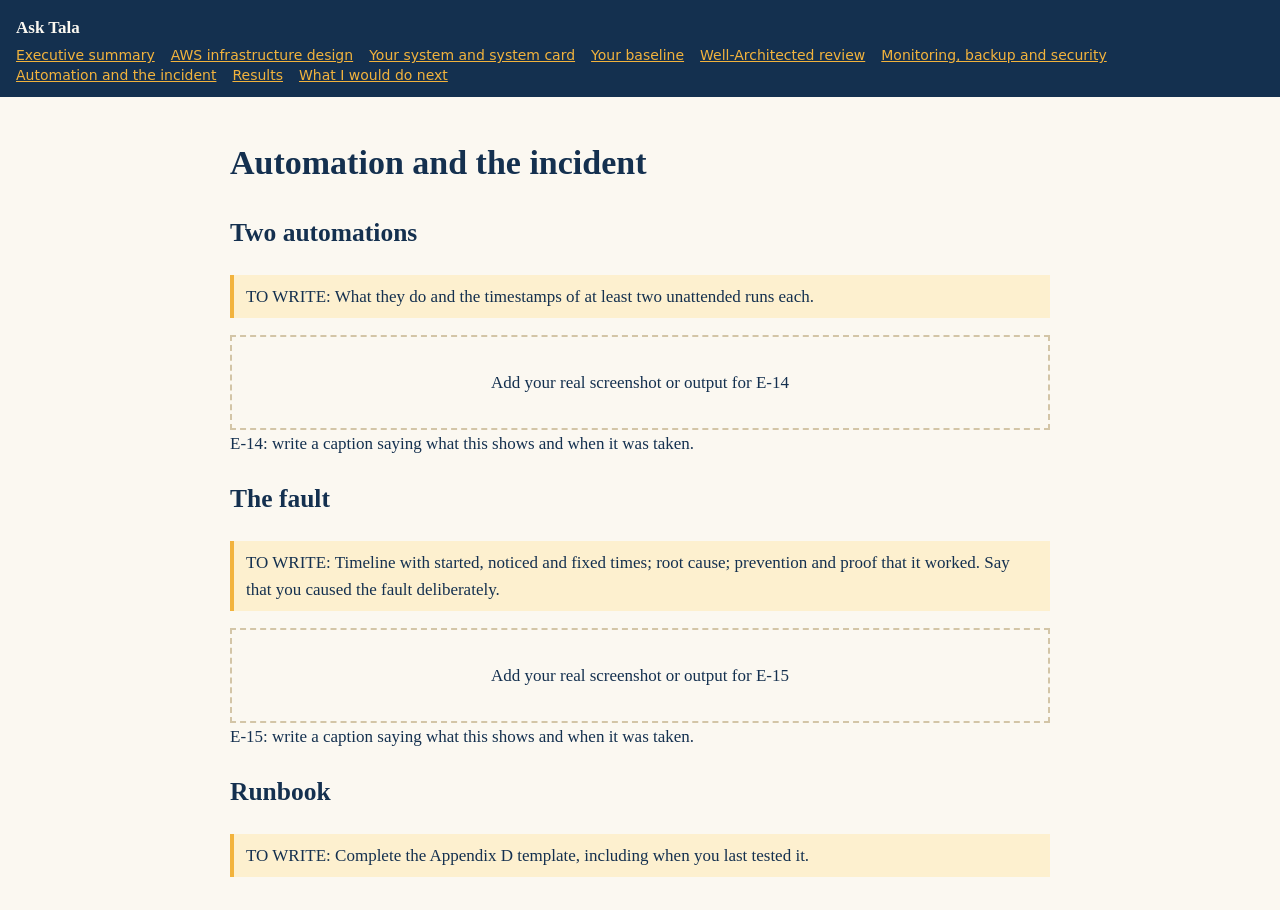
==== site/automation-incident.html @ 5b466d4b "Initial Ask Tala kit Co-Authored-By: Claude Opus 5.5 <noreply@anthropic.com>  Claude-Session: https:" ====
<!doctype html><html lang="en"><head><meta charset="utf-8"><meta name="viewport" content="width=device-width, initial-scale=1"><title>Automation and the incident | Ask Tala</title><link rel="stylesheet" href="style.css"></head><body><header><strong>Ask Tala</strong><nav><a href="index.html">Executive summary</a><a href="infrastructure.html">AWS infrastructure design</a><a href="system.html">Your system and system card</a><a href="baseline.html">Your baseline</a><a href="well-architected.html">Well-Architected review</a><a href="operations.html">Monitoring, backup and security</a><a href="automation-incident.html">Automation and the incident</a><a href="results.html">Results</a><a href="next.html">What I would do next</a></nav></header><main><h1>Automation and the incident</h1><section><h2>Two automations</h2><p class="todo">TO WRITE: What they do and the timestamps of at least two unattended runs each.</p><figure class="slot"><div>Add your real screenshot or output for E-14</div><figcaption>E-14: write a caption saying what this shows and when it was taken.</figcaption></figure></section><section><h2>The fault</h2><p class="todo">TO WRITE: Timeline with started, noticed and fixed times; root cause; prevention and proof that it worked. Say that you caused the fault deliberately.</p><figure class="slot"><div>Add your real screenshot or output for E-15</div><figcaption>E-15: write a caption saying what this shows and when it was taken.</figcaption></figure></section><section><h2>Runbook</h2><p class="todo">TO WRITE: Complete the Appendix D template, including when you last tested it.</p></section></main></body></html>
---- site/style.css ----
body{margin:0;font:17px/1.6 Georgia,serif;color:#14304f;background:#fbf8f1}header{background:#14304f;color:#fbf8f1;padding:14px 16px}nav{display:flex;flex-wrap:wrap;gap:4px 16px;margin-top:6px;font:14px system-ui,sans-serif}nav a{color:#f2b33d}main{max-width:820px;margin:0 auto;padding:16px}img{max-width:100%;height:auto}.todo{background:#fdf0cf;border-left:4px solid #f2b33d;padding:8px 12px}.slot{margin:16px 0}.slot div{border:2px dashed #d3c5a7;padding:32px 12px;text-align:center}table{border-collapse:collapse;width:100%}td,th{border:1px solid #d3c5a7;padding:6px}
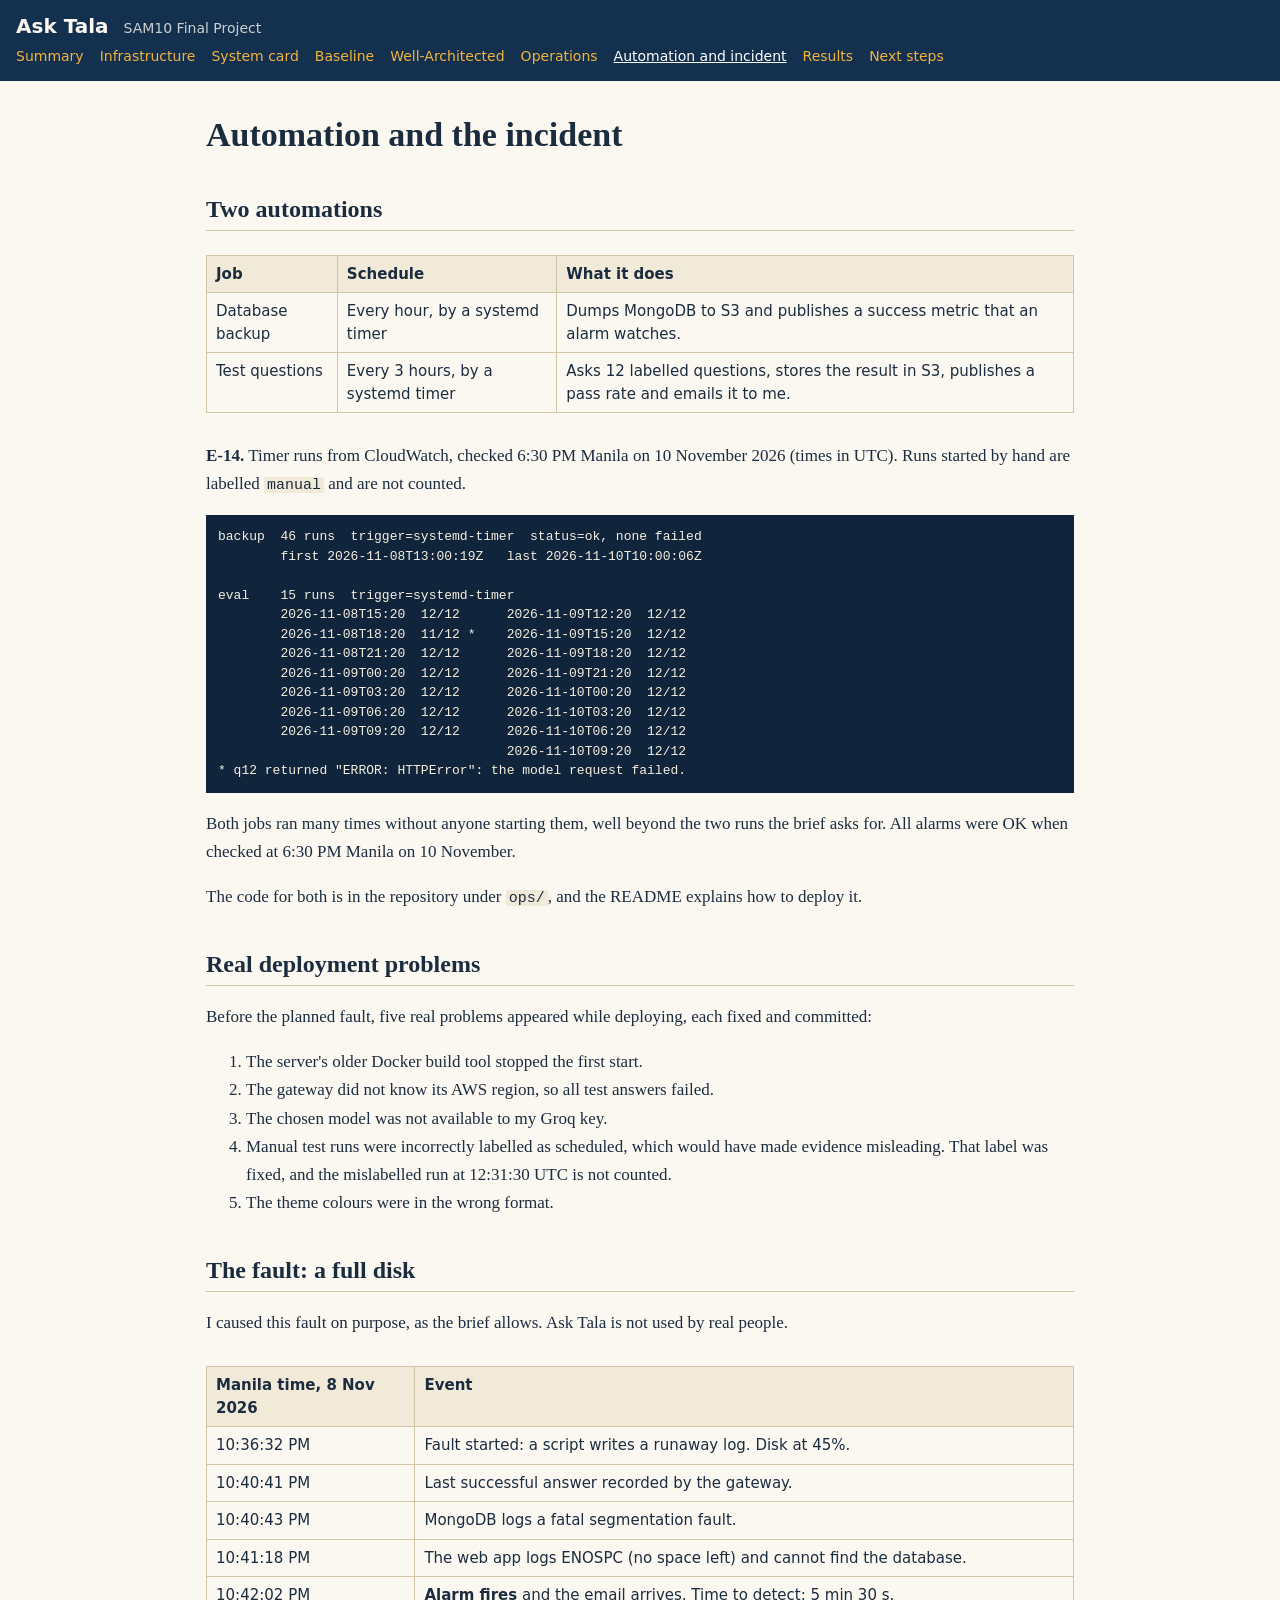
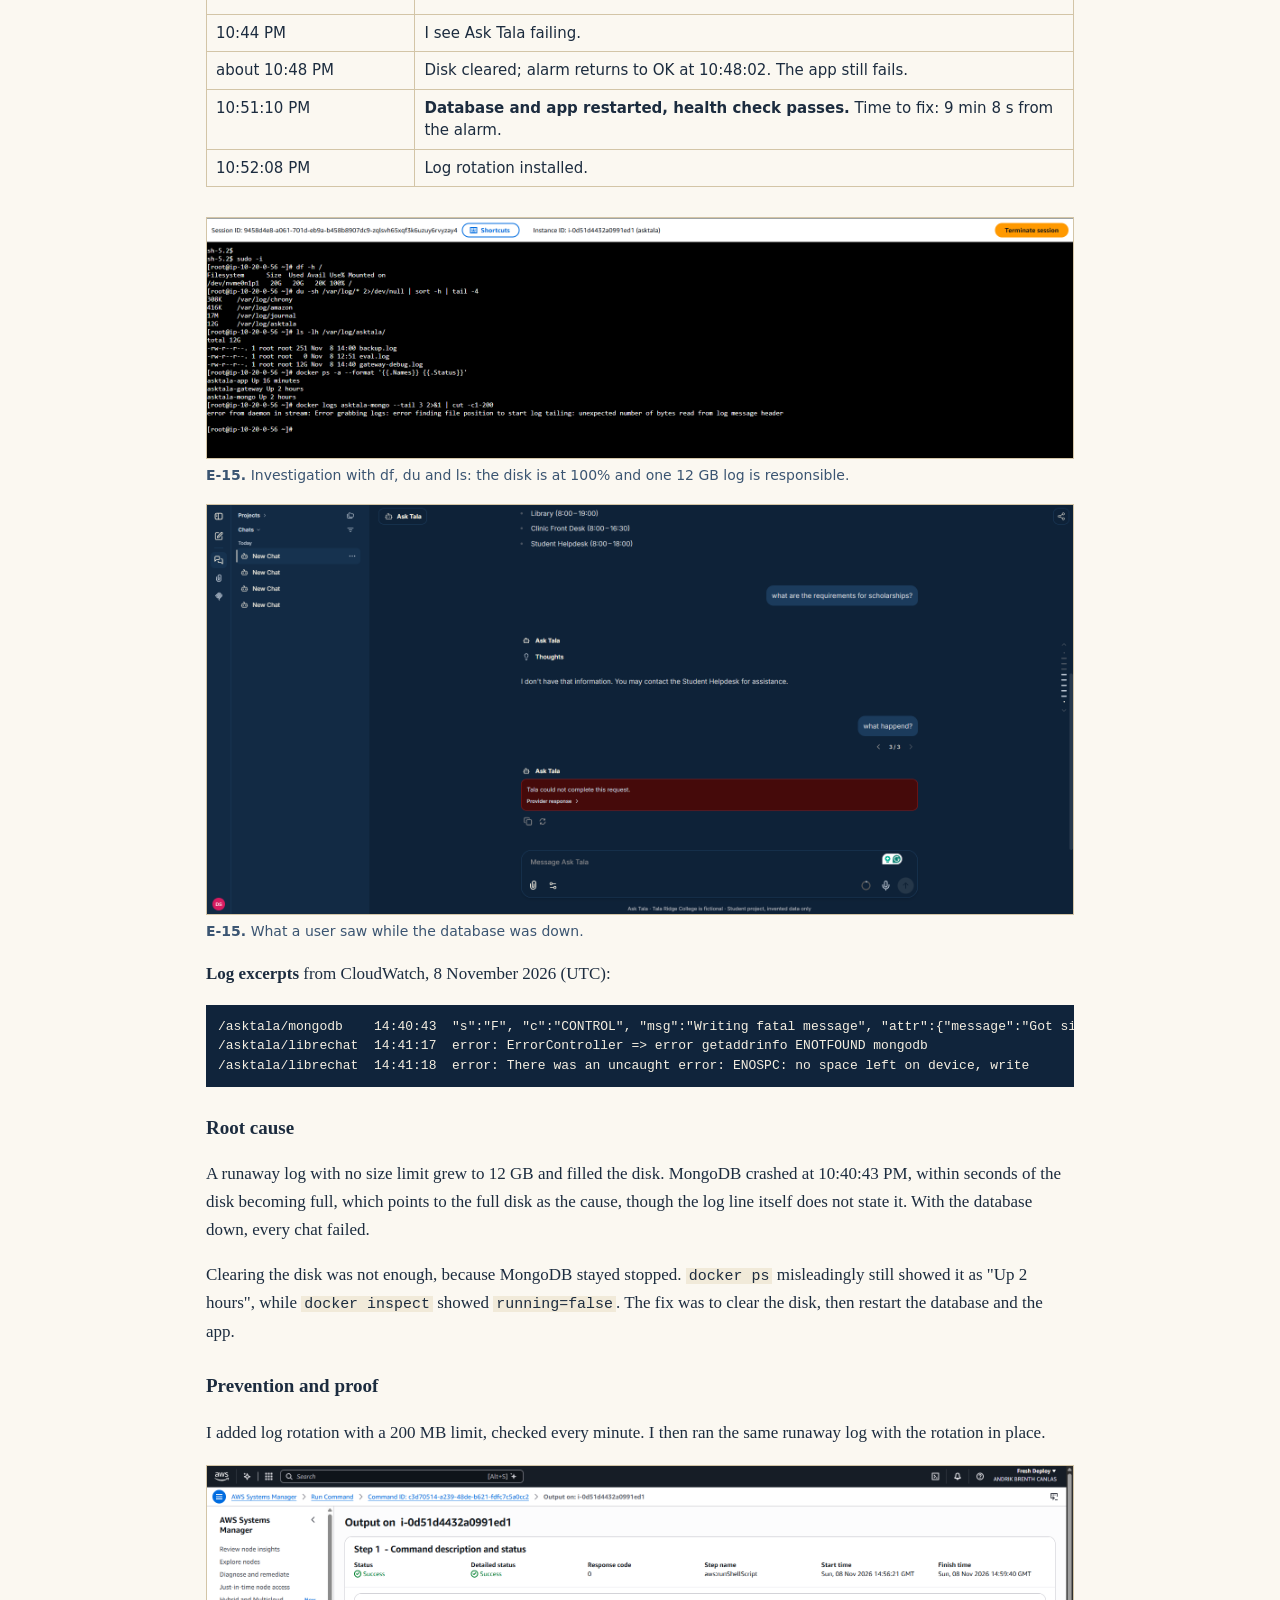
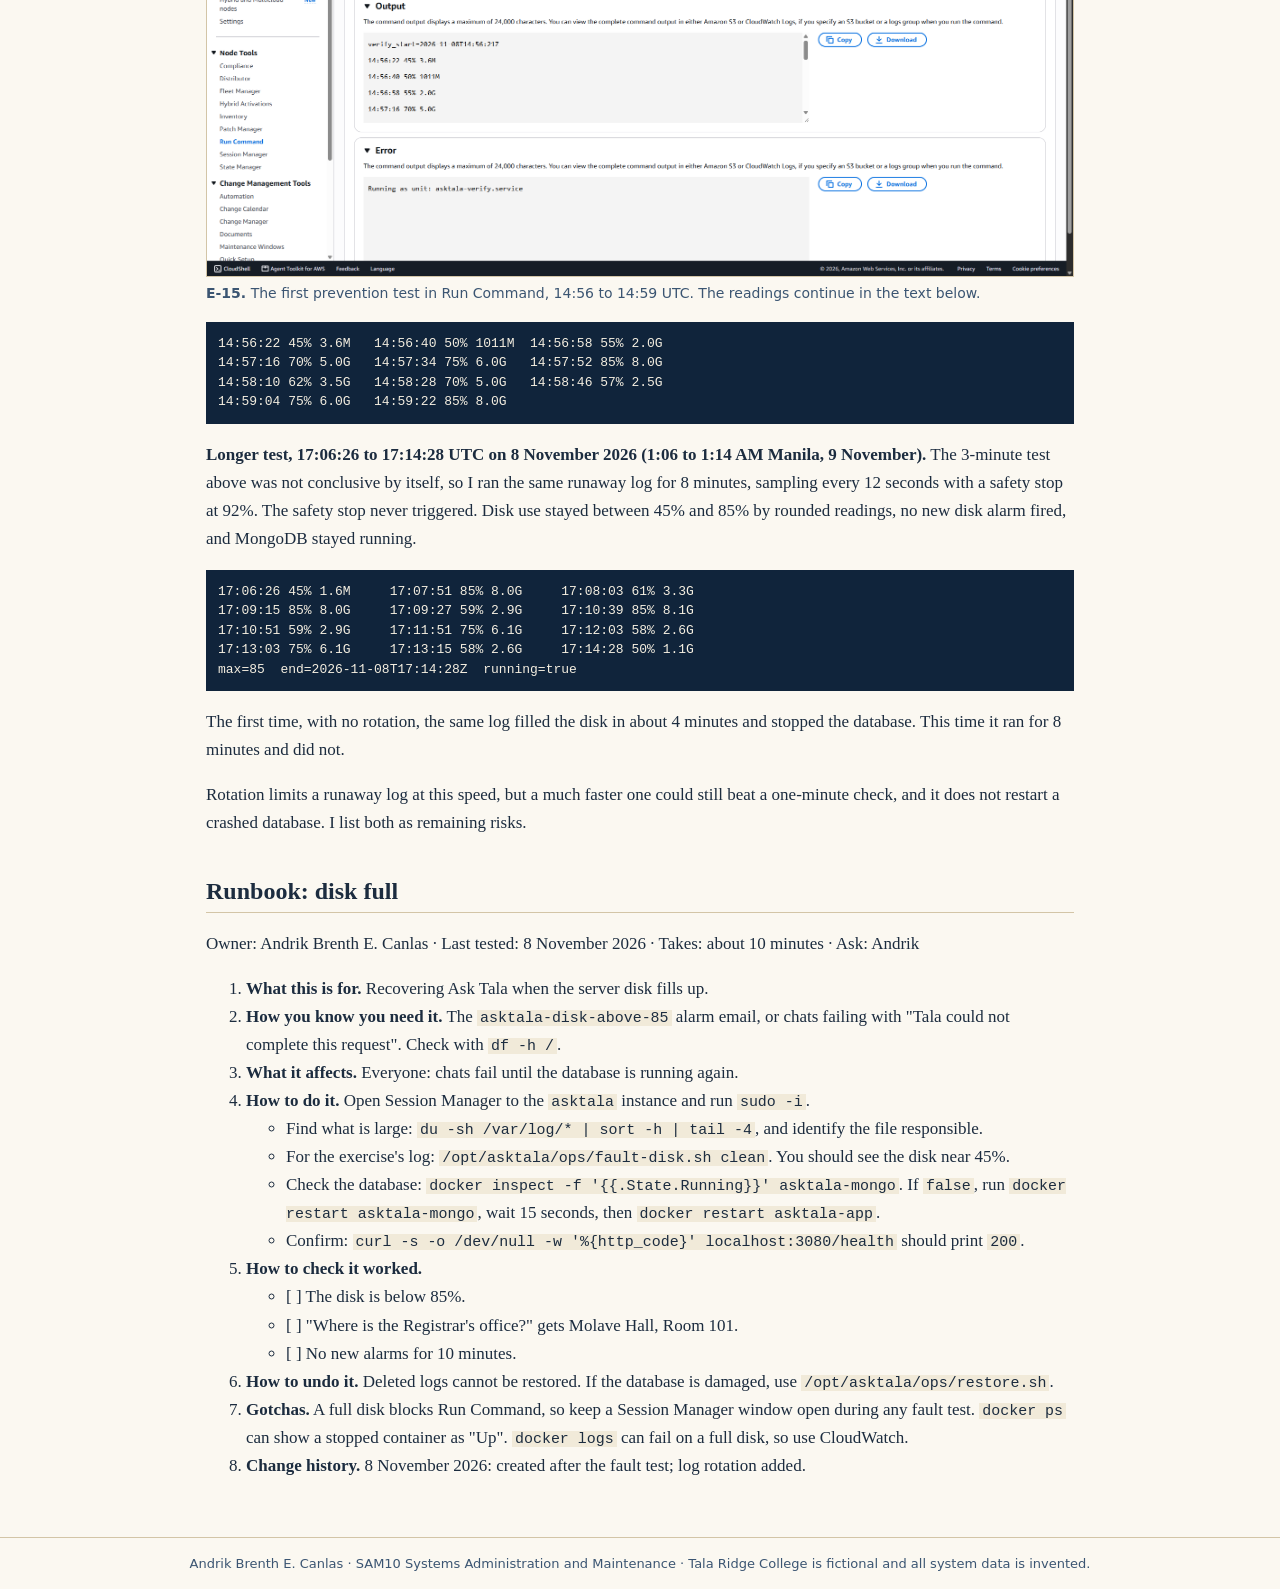
==== commit 94561a06: "Add project website content, evidence and timer results" ====
--- a/site/automation-incident.html
+++ b/site/automation-incident.html
@@ -1 +1,80 @@
-<!doctype html><html lang="en"><head><meta charset="utf-8"><meta name="viewport" content="width=device-width, initial-scale=1"><title>Automation and the incident | Ask Tala</title><link rel="stylesheet" href="style.css"></head><body><header><strong>Ask Tala</strong><nav><a href="index.html">Executive summary</a><a href="infrastructure.html">AWS infrastructure design</a><a href="system.html">Your system and system card</a><a href="baseline.html">Your baseline</a><a href="well-architected.html">Well-Architected review</a><a href="operations.html">Monitoring, backup and security</a><a href="automation-incident.html">Automation and the incident</a><a href="results.html">Results</a><a href="next.html">What I would do next</a></nav></header><main><h1>Automation and the incident</h1><section><h2>Two automations</h2><p class="todo">TO WRITE: What they do and the timestamps of at least two unattended runs each.</p><figure class="slot"><div>Add your real screenshot or output for E-14</div><figcaption>E-14: write a caption saying what this shows and when it was taken.</figcaption></figure></section><section><h2>The fault</h2><p class="todo">TO WRITE: Timeline with started, noticed and fixed times; root cause; prevention and proof that it worked. Say that you caused the fault deliberately.</p><figure class="slot"><div>Add your real screenshot or output for E-15</div><figcaption>E-15: write a caption saying what this shows and when it was taken.</figcaption></figure></section><section><h2>Runbook</h2><p class="todo">TO WRITE: Complete the Appendix D template, including when you last tested it.</p></section></main></body></html>
+<!doctype html>
+<html lang="en"><head><meta charset="utf-8"><meta name="viewport" content="width=device-width, initial-scale=1">
+<title>Automation and the incident | Ask Tala</title><link rel="stylesheet" href="style.css"></head>
+<body><header><div class="brand">Ask Tala <span>SAM10 Final Project</span></div><nav><a href="index.html">Summary</a><a href="infrastructure.html">Infrastructure</a><a href="system.html">System card</a><a href="baseline.html">Baseline</a><a href="well-architected.html">Well-Architected</a><a href="operations.html">Operations</a><a href="automation-incident.html" aria-current=page>Automation and incident</a><a href="results.html">Results</a><a href="next.html">Next steps</a></nav></header>
+<main><h1>Automation and the incident</h1>
+<h2>Two automations</h2>
+<div class="scroll"><table><thead><tr><th>Job</th><th>Schedule</th><th>What it does</th></tr></thead><tbody><tr><td>Database backup</td><td>Every hour, by a systemd timer</td><td>Dumps MongoDB to S3 and publishes a success metric that an alarm watches.</td></tr><tr><td>Test questions</td><td>Every 3 hours, by a systemd timer</td><td>Asks 12 labelled questions, stores the result in S3, publishes a pass rate and emails it to me.</td></tr></tbody></table></div>
+<p><strong>E-14.</strong> Timer runs from CloudWatch, checked 6:30 PM Manila on 10 November 2026 (times in UTC). Runs started by hand are labelled <code>manual</code> and are not counted.</p>
+<pre>backup  46 runs  trigger=systemd-timer  status=ok, none failed
+        first 2026-11-08T13:00:19Z   last 2026-11-10T10:00:06Z
+
+eval    15 runs  trigger=systemd-timer
+        2026-11-08T15:20  12/12      2026-11-09T12:20  12/12
+        2026-11-08T18:20  11/12 *    2026-11-09T15:20  12/12
+        2026-11-08T21:20  12/12      2026-11-09T18:20  12/12
+        2026-11-09T00:20  12/12      2026-11-09T21:20  12/12
+        2026-11-09T03:20  12/12      2026-11-10T00:20  12/12
+        2026-11-09T06:20  12/12      2026-11-10T03:20  12/12
+        2026-11-09T09:20  12/12      2026-11-10T06:20  12/12
+                                     2026-11-10T09:20  12/12
+* q12 returned &quot;ERROR: HTTPError&quot;: the model request failed.</pre>
+<p>Both jobs ran many times without anyone starting them, well beyond the two runs the brief asks for. All alarms were OK when checked at 6:30 PM Manila on 10 November.</p>
+<p>The code for both is in the repository under <code>ops/</code>, and the README explains how to deploy it.</p>
+<h2>Real deployment problems</h2>
+<p>Before the planned fault, five real problems appeared while deploying, each fixed and committed:</p>
+<ol>
+<li>The server's older Docker build tool stopped the first start.</li>
+<li>The gateway did not know its AWS region, so all test answers failed.</li>
+<li>The chosen model was not available to my Groq key.</li>
+<li>Manual test runs were incorrectly labelled as scheduled, which would have made evidence misleading. That label was fixed, and the mislabelled run at 12:31:30 UTC is not counted.</li>
+<li>The theme colours were in the wrong format.</li>
+</ol>
+<h2>The fault: a full disk</h2>
+<p>I caused this fault on purpose, as the brief allows. Ask Tala is not used by real people.</p>
+<div class="scroll"><table><thead><tr><th>Manila time, 8 Nov 2026</th><th>Event</th></tr></thead><tbody><tr><td>10:36:32 PM</td><td>Fault started: a script writes a runaway log. Disk at 45%.</td></tr><tr><td>10:40:41 PM</td><td>Last successful answer recorded by the gateway.</td></tr><tr><td>10:40:43 PM</td><td>MongoDB logs a fatal segmentation fault.</td></tr><tr><td>10:41:18 PM</td><td>The web app logs ENOSPC (no space left) and cannot find the database.</td></tr><tr><td>10:42:02 PM</td><td><strong>Alarm fires</strong> and the email arrives. Time to detect: 5 min 30 s.</td></tr><tr><td>10:44 PM</td><td>I see Ask Tala failing.</td></tr><tr><td>about 10:48 PM</td><td>Disk cleared; alarm returns to OK at 10:48:02. The app still fails.</td></tr><tr><td>10:51:10 PM</td><td><strong>Database and app restarted, health check passes.</strong> Time to fix: 9 min 8 s from the alarm.</td></tr><tr><td>10:52:08 PM</td><td>Log rotation installed.</td></tr></tbody></table></div>
+<figure><a href="evidence/e15-disk-investigation.png"><img src="evidence/e15-disk-investigation.png" loading="lazy" alt="Investigation with df, du and ls: the disk is at 100% and one 12 GB log is responsible."></a><figcaption><strong>E-15.</strong> Investigation with df, du and ls: the disk is at 100% and one 12 GB log is responsible.</figcaption></figure>
+<figure><a href="evidence/e15-chat-failure.png"><img src="evidence/e15-chat-failure.png" loading="lazy" alt="What a user saw while the database was down."></a><figcaption><strong>E-15.</strong> What a user saw while the database was down.</figcaption></figure>
+<p><strong>Log excerpts</strong> from CloudWatch, 8 November 2026 (UTC):</p>
+<pre>/asktala/mongodb    14:40:43  &quot;s&quot;:&quot;F&quot;, &quot;c&quot;:&quot;CONTROL&quot;, &quot;msg&quot;:&quot;Writing fatal message&quot;, &quot;attr&quot;:{&quot;message&quot;:&quot;Got signal: 11 (Segmentation fault).&quot;}
+/asktala/librechat  14:41:17  error: ErrorController =&gt; error getaddrinfo ENOTFOUND mongodb
+/asktala/librechat  14:41:18  error: There was an uncaught error: ENOSPC: no space left on device, write</pre>
+<h3>Root cause</h3>
+<p>A runaway log with no size limit grew to 12 GB and filled the disk. MongoDB crashed at 10:40:43 PM, within seconds of the disk becoming full, which points to the full disk as the cause, though the log line itself does not state it. With the database down, every chat failed.</p>
+<p>Clearing the disk was not enough, because MongoDB stayed stopped. <code>docker ps</code> misleadingly still showed it as "Up 2 hours", while <code>docker inspect</code> showed <code>running=false</code>. The fix was to clear the disk, then restart the database and the app.</p>
+<h3>Prevention and proof</h3>
+<p>I added log rotation with a 200 MB limit, checked every minute. I then ran the same runaway log with the rotation in place.</p>
+<figure><a href="evidence/e15-prevention-run-command.png"><img src="evidence/e15-prevention-run-command.png" loading="lazy" alt="The first prevention test in Run Command, 14:56 to 14:59 UTC. The readings continue in the text below."></a><figcaption><strong>E-15.</strong> The first prevention test in Run Command, 14:56 to 14:59 UTC. The readings continue in the text below.</figcaption></figure>
+<pre>14:56:22 45% 3.6M   14:56:40 50% 1011M  14:56:58 55% 2.0G
+14:57:16 70% 5.0G   14:57:34 75% 6.0G   14:57:52 85% 8.0G
+14:58:10 62% 3.5G   14:58:28 70% 5.0G   14:58:46 57% 2.5G
+14:59:04 75% 6.0G   14:59:22 85% 8.0G</pre>
+<p><strong>Longer test, 17:06:26 to 17:14:28 UTC on 8 November 2026 (1:06 to 1:14 AM Manila, 9 November).</strong> The 3-minute test above was not conclusive by itself, so I ran the same runaway log for 8 minutes, sampling every 12 seconds with a safety stop at 92%. The safety stop never triggered. Disk use stayed between 45% and 85% by rounded readings, no new disk alarm fired, and MongoDB stayed running.</p>
+<pre>17:06:26 45% 1.6M     17:07:51 85% 8.0G     17:08:03 61% 3.3G
+17:09:15 85% 8.0G     17:09:27 59% 2.9G     17:10:39 85% 8.1G
+17:10:51 59% 2.9G     17:11:51 75% 6.1G     17:12:03 58% 2.6G
+17:13:03 75% 6.1G     17:13:15 58% 2.6G     17:14:28 50% 1.1G
+max=85  end=2026-11-08T17:14:28Z  running=true</pre>
+<p>The first time, with no rotation, the same log filled the disk in about 4 minutes and stopped the database. This time it ran for 8 minutes and did not.</p>
+<p>Rotation limits a runaway log at this speed, but a much faster one could still beat a one-minute check, and it does not restart a crashed database. I list both as remaining risks.</p>
+<h2>Runbook: disk full</h2>
+<p>Owner: Andrik Brenth E. Canlas · Last tested: 8 November 2026 · Takes: about 10 minutes · Ask: Andrik</p>
+<ol>
+<li><strong>What this is for.</strong> Recovering Ask Tala when the server disk fills up.</li>
+<li><strong>How you know you need it.</strong> The <code>asktala-disk-above-85</code> alarm email, or chats failing with "Tala could not complete this request". Check with <code>df -h /</code>.</li>
+<li><strong>What it affects.</strong> Everyone: chats fail until the database is running again.</li>
+<li><strong>How to do it.</strong> Open Session Manager to the <code>asktala</code> instance and run <code>sudo -i</code>.
+<ul>
+<li>Find what is large: <code>du -sh /var/log/* | sort -h | tail -4</code>, and identify the file responsible.</li>
+<li>For the exercise's log: <code>/opt/asktala/ops/fault-disk.sh clean</code>. You should see the disk near 45%.</li>
+<li>Check the database: <code>docker inspect -f '{{.State.Running}}' asktala-mongo</code>. If <code>false</code>, run <code>docker restart asktala-mongo</code>, wait 15 seconds, then <code>docker restart asktala-app</code>.</li>
+<li>Confirm: <code>curl -s -o /dev/null -w '%{http_code}' localhost:3080/health</code> should print <code>200</code>.</li>
+</ul></li>
+<li><strong>How to check it worked.</strong>
+<ul><li>[ ] The disk is below 85%.</li><li>[ ] "Where is the Registrar's office?" gets Molave Hall, Room 101.</li><li>[ ] No new alarms for 10 minutes.</li></ul></li>
+<li><strong>How to undo it.</strong> Deleted logs cannot be restored. If the database is damaged, use <code>/opt/asktala/ops/restore.sh</code>.</li>
+<li><strong>Gotchas.</strong> A full disk blocks Run Command, so keep a Session Manager window open during any fault test. <code>docker ps</code> can show a stopped container as "Up". <code>docker logs</code> can fail on a full disk, so use CloudWatch.</li>
+<li><strong>Change history.</strong> 8 November 2026: created after the fault test; log rotation added.</li>
+</ol>
+</main>
+<footer>Andrik Brenth E. Canlas · SAM10 Systems Administration and Maintenance · Tala Ridge College is fictional and all system data is invented.</footer></body></html>
--- a/site/style.css
+++ b/site/style.css
@@ -1 +1,26 @@
-body{margin:0;font:17px/1.6 Georgia,serif;color:#14304f;background:#fbf8f1}header{background:#14304f;color:#fbf8f1;padding:14px 16px}nav{display:flex;flex-wrap:wrap;gap:4px 16px;margin-top:6px;font:14px system-ui,sans-serif}nav a{color:#f2b33d}main{max-width:820px;margin:0 auto;padding:16px}img{max-width:100%;height:auto}.todo{background:#fdf0cf;border-left:4px solid #f2b33d;padding:8px 12px}.slot{margin:16px 0}.slot div{border:2px dashed #d3c5a7;padding:32px 12px;text-align:center}table{border-collapse:collapse;width:100%}td,th{border:1px solid #d3c5a7;padding:6px}
+:root{--navy:#14304f;--amber:#f2b33d;--paper:#fbf8f1;--line:#d3c5a7;--ink:#1c2c3f;--soft:#f1ead9}
+*{box-sizing:border-box}
+body{margin:0;background:var(--paper);color:var(--ink);font:17px/1.65 Georgia,'Times New Roman',serif}
+header{background:var(--navy);color:var(--paper);padding:14px 16px}
+.brand{font:700 20px/1.2 system-ui,sans-serif}
+.brand span{font-weight:400;font-size:14px;opacity:.8;margin-left:8px}
+nav{display:flex;flex-wrap:wrap;gap:4px 16px;margin-top:8px;font:14px/1.5 system-ui,sans-serif}
+nav a{color:var(--amber);text-decoration:none}
+nav a[aria-current]{color:#fff;text-decoration:underline}
+main{max-width:900px;margin:0 auto;padding:20px 16px 40px}
+h1{font-size:34px;line-height:1.2;margin:.4em 0 .6em}
+h2{font-size:24px;line-height:1.3;margin:1.6em 0 .5em;border-bottom:1px solid var(--line);padding-bottom:.2em}
+h3{font-size:19px;margin:1.3em 0 .4em}
+.lead{font-size:20px}
+a{color:#0b5a8f}
+img{max-width:100%;height:auto;display:block;border:1px solid var(--line)}
+figure{margin:18px 0}
+figcaption{font:14px/1.5 system-ui,sans-serif;margin-top:6px;color:#3b5572}
+.scroll{overflow-x:auto}
+table{border-collapse:collapse;width:100%;margin:12px 0;font:15px/1.5 system-ui,sans-serif}
+th,td{border:1px solid var(--line);padding:7px 9px;text-align:left;vertical-align:top}
+th{background:var(--soft)}
+pre{background:#10243b;color:#f5efe1;padding:12px;overflow-x:auto;font:13px/1.5 Consolas,Menlo,monospace}
+code{background:var(--soft);padding:0 3px;font:.88em Consolas,Menlo,monospace;overflow-wrap:anywhere}
+.todo{background:#fdf0cf;border-left:4px solid var(--amber);padding:9px 12px;font-family:system-ui,sans-serif;font-size:15px}
+footer{border-top:1px solid var(--line);padding:16px;text-align:center;font:13px/1.5 system-ui,sans-serif;color:#3b5572}
